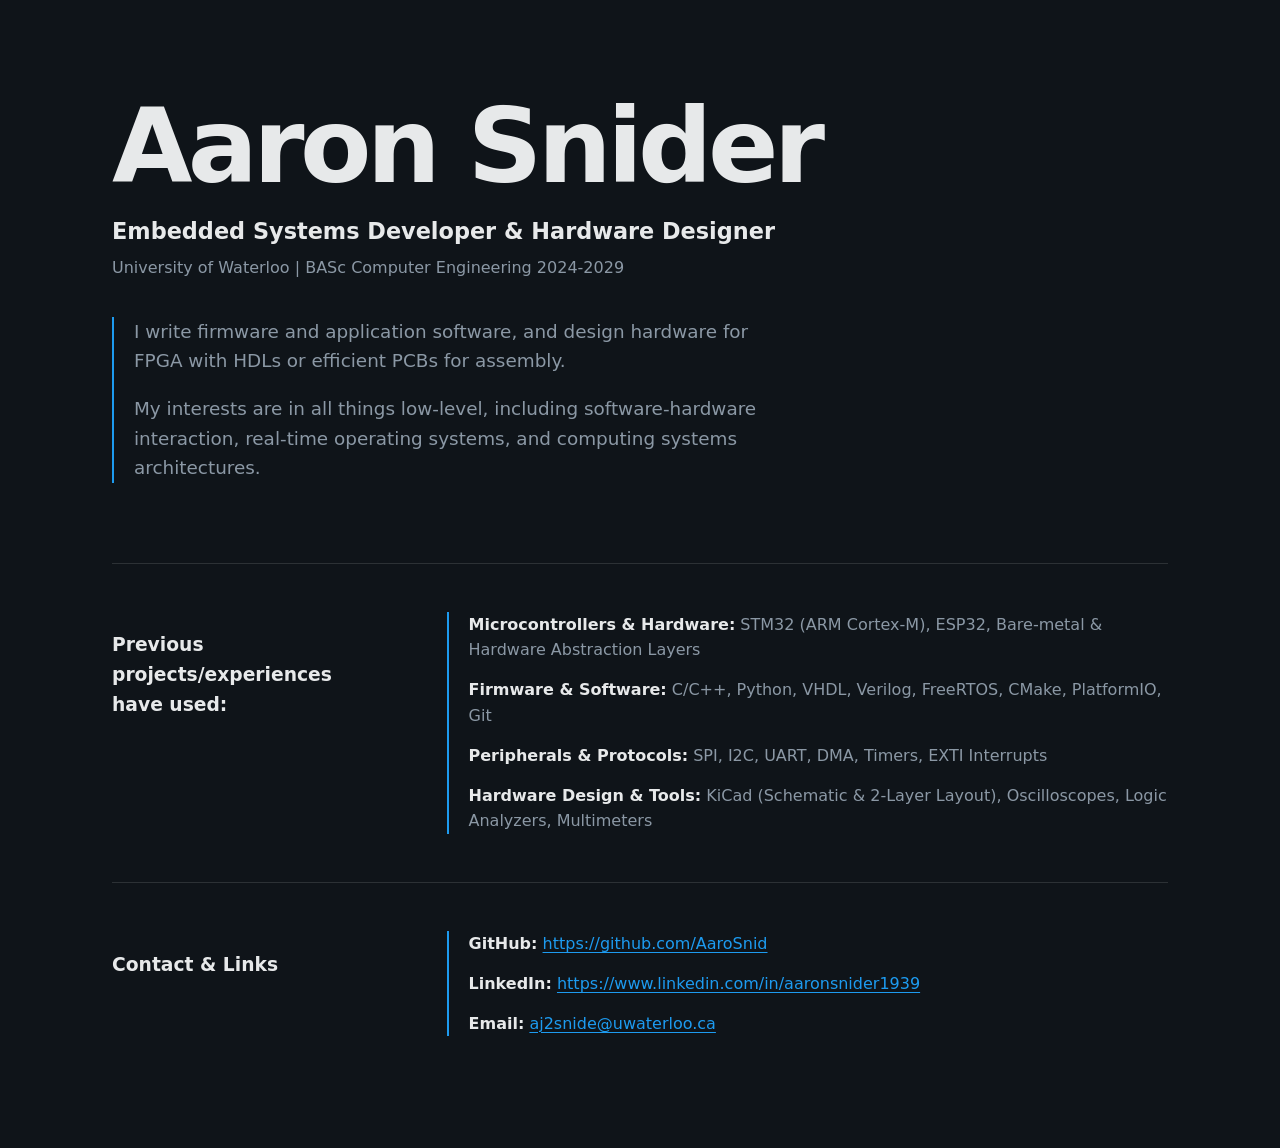
==== index.html @ ad62db33 "Add Initial Title Page" ====
<!DOCTYPE html>
<html lang="en">
	<head>
		<meta charset="UTF-8" />
		<meta name="viewport" content="width=device-width, initial-scale=1.0, viewport-fit=cover" />
		<meta
			name="description"
			content="Aaron Snider, Embedded Systems Developer and Hardware Designer."
		/>
		<title>Aaron Snider | Embedded Systems Developer</title>
		<link rel="stylesheet" href="styles.css" />
	</head>
	<body>
		<main class="page-shell">
			<section class="hero" aria-labelledby="intro-title">
				<h1 id="intro-title">Aaron Snider</h1>
				<p class="tagline">Embedded Systems Developer &amp; Hardware Designer</p>
				<p class="education">University of Waterloo | BASc Computer Engineering 2024-2029</p>
				<div class="intro-copy">
					<p>
						I write firmware and application software, and design hardware for FPGA with HDLs or efficient PCBs for assembly.
					</p>
					<p>
						My interests are in all things low-level, including software-hardware interaction, real-time operating systems, and computing systems architectures.
					</p>
				</div>
			</section>

			<section class="content-section" aria-labelledby="skills-title">
				<div class="section-heading">
					<h3 id="skills-title">Previous projects/experiences have used:</h2>
				</div>
				<ul class="skills-list">
					<li>
						<strong>Microcontrollers &amp; Hardware:</strong>
						STM32 (ARM Cortex-M), ESP32, Bare-metal &amp; Hardware Abstraction Layers
					</li>
					<li>
						<strong>Firmware &amp; Software:</strong>
						C/C++, Python, VHDL, Verilog, FreeRTOS, CMake, PlatformIO, Git
					</li>
					<li>
						<strong>Peripherals &amp; Protocols:</strong>
						SPI, I2C, UART, DMA, Timers, EXTI Interrupts
					</li>
					<li>
						<strong>Hardware Design &amp; Tools:</strong>
						KiCad (Schematic &amp; 2-Layer Layout), Oscilloscopes, Logic Analyzers, Multimeters
					</li>
				</ul>
			</section>

			<section class="content-section contact-section" aria-labelledby="contact-title">
				<div class="section-heading">
					<h3 id="contact-title">Contact &amp; Links</h2>
				</div>
				<ul class="contact-list">
					<li>
						<strong>GitHub:</strong>
						<a href="https://github.com/AaroSnid">https://github.com/AaroSnid</a>
					</li>
					<li>
						<strong>LinkedIn:</strong>
						<a href="https://www.linkedin.com/in/aaronsnider1939">https://www.linkedin.com/in/aaronsnider1939</a>
					</li>
					<li>
						<strong>Email:</strong>
						<a href="mailto:aj2snide@uwaterloo.ca">aj2snide@uwaterloo.ca</a>
					</li>
				</ul>
			</section>
		</main>
	</body>
</html>
---- styles.css ----
:root {
  --bg: #0f1419;
  --bg-elevated: #141d24;
  --text: #e7e9ea;
  --text-muted: #8b98a5;
  --accent: #1d9bf0;
  --border: rgba(255, 255, 255, 0.12);
  --page-padding: 1.25rem;
}

*,
*::before,
*::after {
  box-sizing: border-box;
}

html {
  -webkit-text-size-adjust: 100%;
  scroll-behavior: smooth;
}

body {
  margin: 0;
  min-height: 100dvh;
  background: var(--bg);
  color: var(--text);
  font-family: system-ui, -apple-system, "Segoe UI", Roboto, Helvetica, Arial, sans-serif;
  line-height: 1.6;
}

.page-shell {
  width: min(100% - (var(--page-padding) * 2), 66rem);
  margin: 0 auto;
  padding: max(env(safe-area-inset-top), 3rem) 0 max(env(safe-area-inset-bottom), 4rem);
}

.hero {
  max-width: 52rem;
  padding: 3rem 0 5rem;
}

.eyebrow,
.section-number {
  margin: 0;
  color: var(--accent);
  font-size: 0.78rem;
  font-weight: 700;
  letter-spacing: 0.18em;
  text-transform: uppercase;
}

h1,
h2,
p {
  margin-top: 0;
}

h1 {
  max-width: 11ch;
  margin-bottom: 1rem;
  font-size: clamp(3rem, 9vw, 6.5rem);
  line-height: 0.98;
  letter-spacing: -0.045em;
}

.tagline {
  margin-bottom: 0.35rem;
  color: var(--text);
  font-size: clamp(1.1rem, 2.5vw, 1.4rem);
  font-weight: 600;
}

.education,
.section-intro {
  color: var(--text-muted);
}

.education {
  margin-bottom: 2.25rem;
}

.intro-copy {
  max-width: 42rem;
  border-left: 2px solid var(--accent);
  padding-left: 1.25rem;
  color: var(--text-muted);
  font-size: clamp(1rem, 2vw, 1.15rem);
}

.intro-copy p:last-child {
  margin-bottom: 0;
}

.content-section {
  display: grid;
  grid-template-columns: minmax(10rem, 0.75fr) minmax(0, 2fr);
  gap: 2rem 4rem;
  border-top: 1px solid var(--border);
  padding: 3rem 0;
}

.section-heading h2 {
  margin: 0.65rem 0 0;
  font-size: clamp(1.7rem, 4vw, 2.4rem);
  line-height: 1.1;
  letter-spacing: -0.025em;
}

.section-intro {
  margin-bottom: 1.5rem;
}

.skills-list,
.contact-list {
  display: grid;
  gap: 0.9rem;
  margin: 0;
  padding: 0;
  list-style: none;
  border-left: 2px solid var(--accent);
  padding-left: 1.25rem;
}

.skills-list li,
.contact-list li {
  color: var(--text-muted);
}

.skills-list strong,
.contact-list strong {
  color: var(--text);
}

a {
  color: var(--accent);
  text-decoration-thickness: 1px;
  text-underline-offset: 0.18em;
  overflow-wrap: anywhere;
}

a:hover,
a:focus-visible {
  color: #79c8f8;
}

@media (max-width: 640px) {
  .page-shell {
    padding-top: 1.5rem;
  }

  .hero {
    padding: 2rem 0 3.5rem;
  }

  .content-section {
    display: block;
    padding: 2.5rem 0;
  }

  .section-heading {
    margin-bottom: 1.5rem;
  }
}
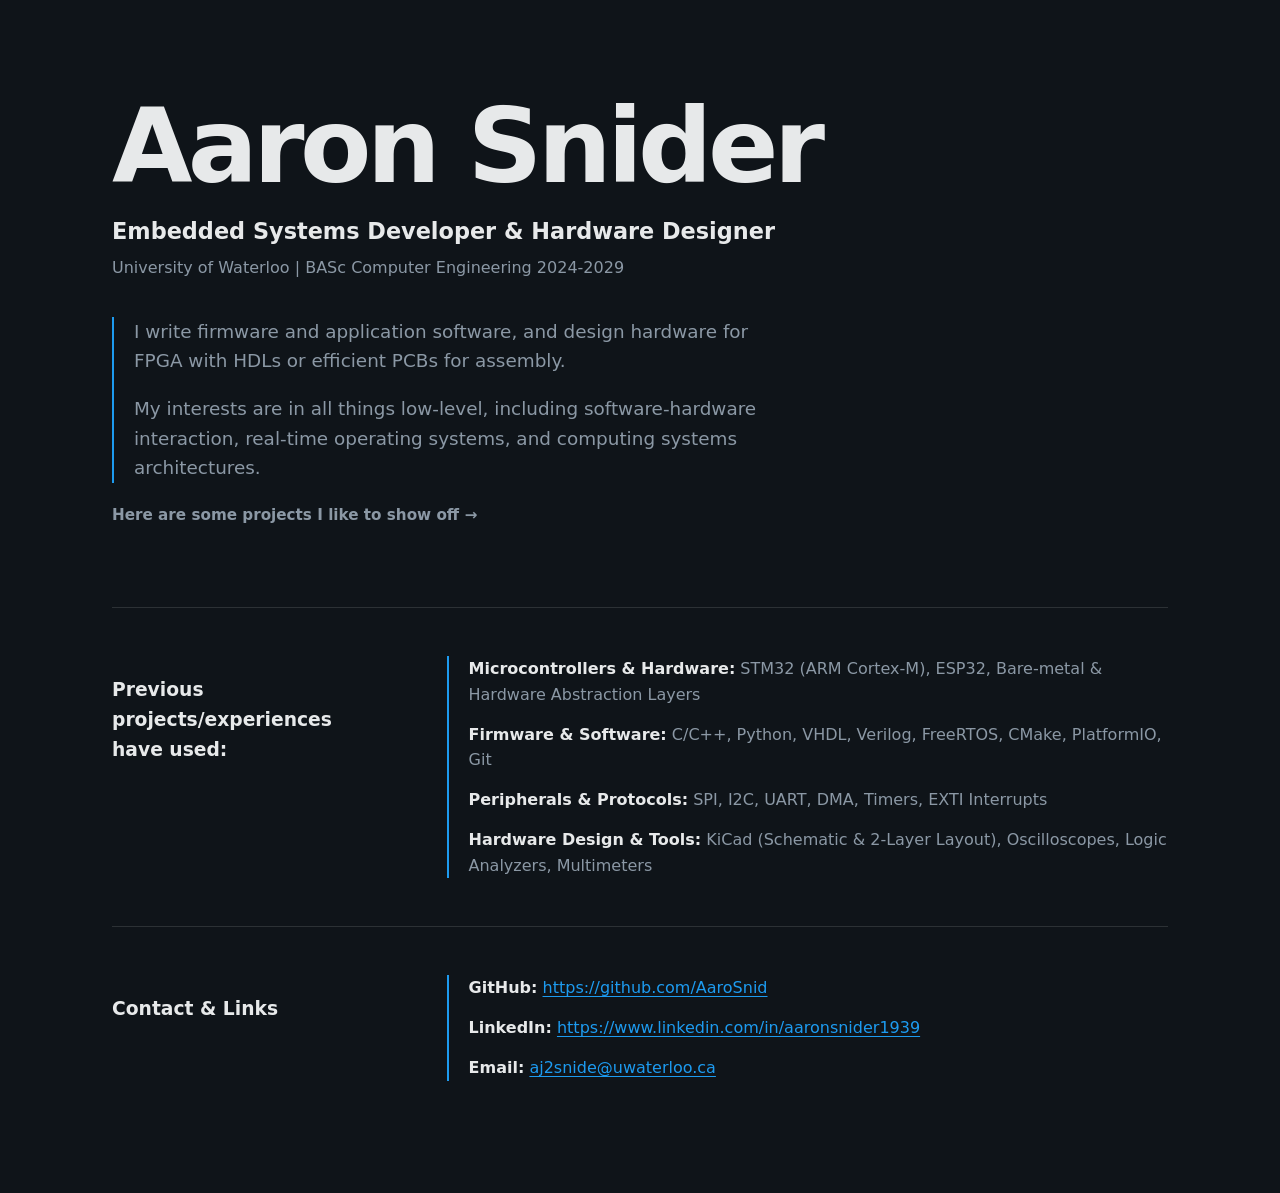
==== commit 0caaf4e9: "Add Link to Projects Page" ====
--- a/index.html
+++ b/index.html
@@ -24,6 +24,7 @@
 						My interests are in all things low-level, including software-hardware interaction, real-time operating systems, and computing systems architectures.
 					</p>
 				</div>
+				<a class="projects-link" href="projects/">Here are some projects I like to show off <span aria-hidden="true">→</span></a>
 			</section>
 
 			<section class="content-section" aria-labelledby="skills-title">
--- a/styles.css
+++ b/styles.css
@@ -91,6 +91,22 @@
   margin-bottom: 0;
 }
 
+.projects-link {
+  display: inline-flex;
+  align-items: center;
+  gap: 0.35rem;
+  margin-top: 1.25rem;
+  color: var(--text-muted);
+  font-size: 0.95rem;
+  font-weight: 600;
+  text-decoration: none;
+}
+
+.projects-link:hover,
+.projects-link:focus-visible {
+  color: var(--accent);
+}
+
 .content-section {
   display: grid;
   grid-template-columns: minmax(10rem, 0.75fr) minmax(0, 2fr);
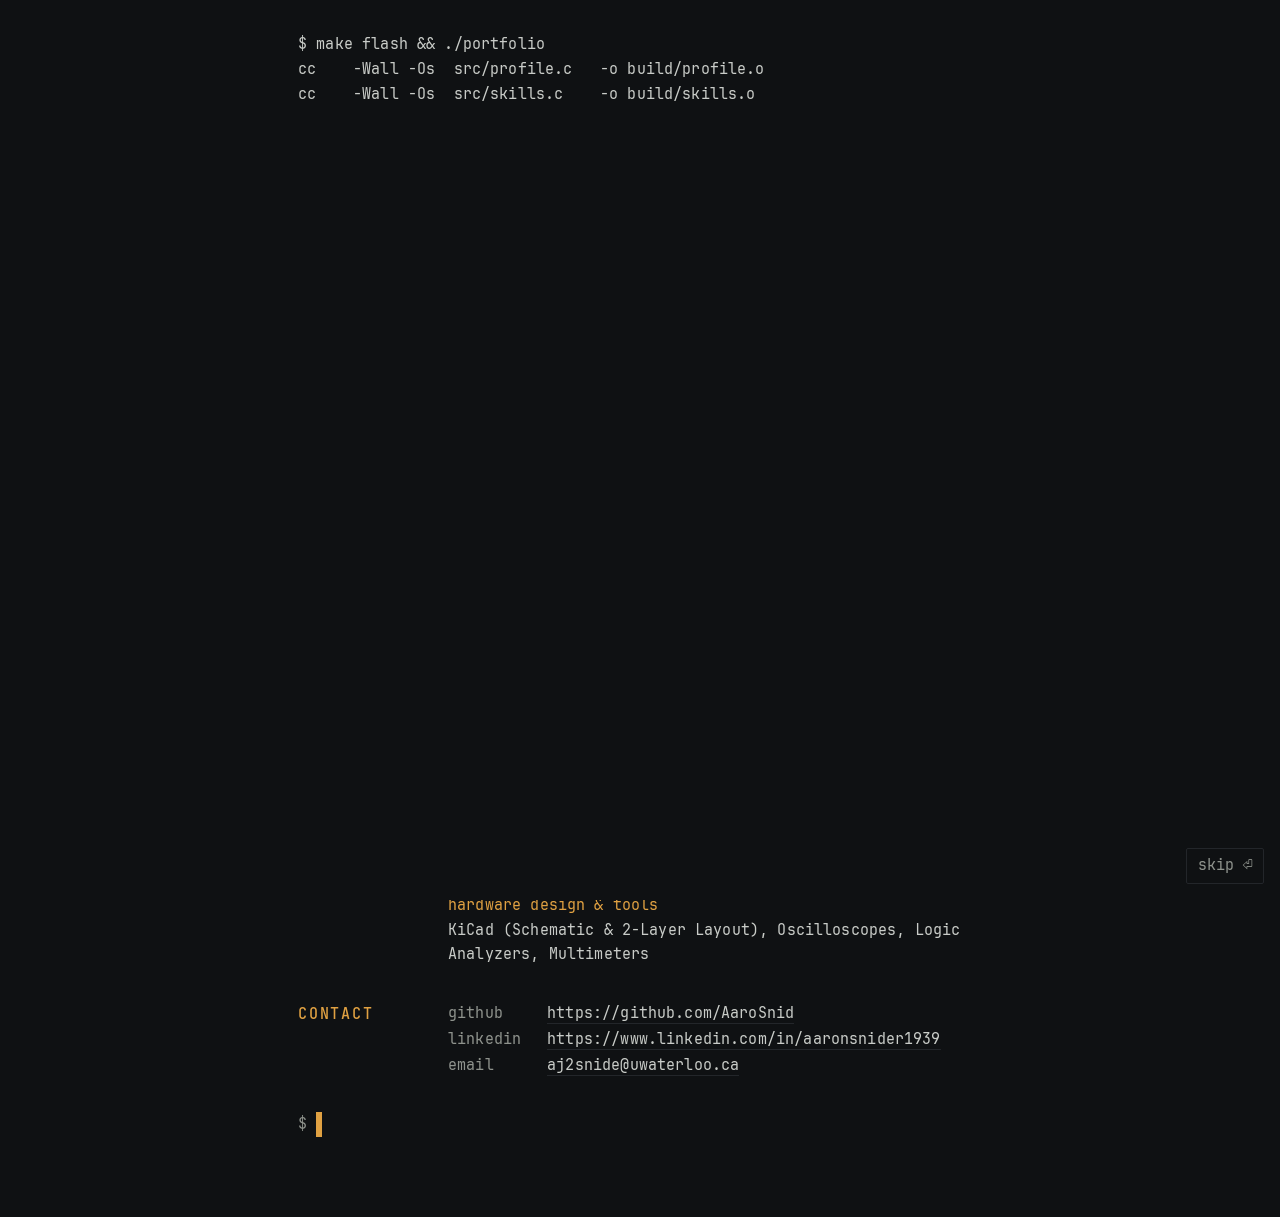
==== commit 932eb5b6: "Change Website Style" ====
--- a/index.html
+++ b/index.html
@@ -7,69 +7,72 @@
 			name="description"
 			content="Aaron Snider, Embedded Systems Developer and Hardware Designer."
 		/>
+		<meta name="theme-color" content="#0f1113" />
 		<title>Aaron Snider | Embedded Systems Developer</title>
+		<link rel="stylesheet" href="assets/css/theme.css" />
 		<link rel="stylesheet" href="styles.css" />
+		<noscript><style>body.booting > .wrap { visibility: visible; animation: none; }</style></noscript>
 	</head>
-	<body>
-		<main class="page-shell">
-			<section class="hero" aria-labelledby="intro-title">
-				<h1 id="intro-title">Aaron Snider</h1>
-				<p class="tagline">Embedded Systems Developer &amp; Hardware Designer</p>
-				<p class="education">University of Waterloo | BASc Computer Engineering 2024-2029</p>
-				<div class="intro-copy">
-					<p>
-						I write firmware and application software, and design hardware for FPGA with HDLs or efficient PCBs for assembly.
-					</p>
-					<p>
-						My interests are in all things low-level, including software-hardware interaction, real-time operating systems, and computing systems architectures.
-					</p>
-				</div>
-				<a class="projects-link" href="projects/">Here are some projects I like to show off <span aria-hidden="true">→</span></a>
-			</section>
+	<body class="booting" data-home="1" data-navpath="~" data-navcmd="cd ~/portfolio &amp;&amp; ls -la">
+		<div class="wrap">
+			<header class="term">
+				<span class="host"><b>aaron</b>@portfolio:<span class="muted">~/portfolio</span>$</span>
+				<nav class="primary" aria-label="Primary">
+					<a href="index.html" aria-current="page">home</a>
+					<a href="projects/index.html">projects</a>
+				</nav>
+			</header>
 
-			<section class="content-section" aria-labelledby="skills-title">
-				<div class="section-heading">
-					<h3 id="skills-title">Previous projects/experiences have used:</h2>
-				</div>
-				<ul class="skills-list">
-					<li>
-						<strong>Microcontrollers &amp; Hardware:</strong>
-						STM32 (ARM Cortex-M), ESP32, Bare-metal &amp; Hardware Abstraction Layers
-					</li>
-					<li>
-						<strong>Firmware &amp; Software:</strong>
-						C/C++, Python, VHDL, Verilog, FreeRTOS, CMake, PlatformIO, Git
-					</li>
-					<li>
-						<strong>Peripherals &amp; Protocols:</strong>
-						SPI, I2C, UART, DMA, Timers, EXTI Interrupts
-					</li>
-					<li>
-						<strong>Hardware Design &amp; Tools:</strong>
-						KiCad (Schematic &amp; 2-Layer Layout), Oscilloscopes, Logic Analyzers, Multimeters
-					</li>
-				</ul>
-			</section>
+			<main>
+				<p class="manhead" aria-hidden="true"><span>AARON(1)</span><span>Portfolio Manual</span><span>AARON(1)</span></p>
 
-			<section class="content-section contact-section" aria-labelledby="contact-title">
-				<div class="section-heading">
-					<h3 id="contact-title">Contact &amp; Links</h2>
-				</div>
-				<ul class="contact-list">
-					<li>
-						<strong>GitHub:</strong>
-						<a href="https://github.com/AaroSnid">https://github.com/AaroSnid</a>
-					</li>
-					<li>
-						<strong>LinkedIn:</strong>
-						<a href="https://www.linkedin.com/in/aaronsnider1939">https://www.linkedin.com/in/aaronsnider1939</a>
-					</li>
-					<li>
-						<strong>Email:</strong>
-						<a href="mailto:aj2snide@uwaterloo.ca">aj2snide@uwaterloo.ca</a>
-					</li>
-				</ul>
-			</section>
-		</main>
+				<section class="mansec" aria-labelledby="intro-title">
+					<div class="mantag" aria-hidden="true">NAME</div>
+					<div class="manbody">
+						<h1 id="intro-title">Aaron Snider</h1>
+						<p class="tagline">Embedded Systems Developer &amp; Hardware Designer</p>
+						<p class="sub">University of Waterloo — BASc Computer Engineering, <span class="nowrap">2024–2029</span></p>
+					</div>
+				</section>
+
+				<section class="mansec" aria-labelledby="description-title">
+					<h2 class="mantag" id="description-title">DESCRIPTION</h2>
+					<div class="manbody">
+						<p>I write firmware and application software, and design hardware for FPGA with HDLs or efficient PCBs for assembly.</p>
+						<p>My interests are in all things low-level, including software-hardware interaction, real-time operating systems, and computing systems architectures.</p>
+					</div>
+				</section>
+
+				<section class="mansec" aria-labelledby="projects-title">
+					<h2 class="mantag" id="projects-title">PROJECTS</h2>
+					<div class="manbody">
+						<p>Here are some projects I like to show off: <a class="osc8" href="projects/index.html">projects/</a></p>
+					</div>
+				</section>
+
+				<section class="mansec" aria-labelledby="skills-title">
+					<h2 class="mantag" id="skills-title">SKILLS</h2>
+					<div class="manbody">
+						<p class="sub">Previous projects/experiences have used:</p>
+						<p class="skill"><span class="label">Microcontrollers &amp; Hardware</span><br />STM32 (ARM Cortex-M), ESP32, Bare-metal &amp; Hardware Abstraction Layers</p>
+						<p class="skill"><span class="label">Firmware &amp; Software</span><br />C/C++, Python, VHDL, Verilog, FreeRTOS, CMake, PlatformIO, Git</p>
+						<p class="skill"><span class="label">Peripherals &amp; Protocols</span><br />SPI, I2C, UART, DMA, Timers, EXTI Interrupts</p>
+						<p class="skill"><span class="label">Hardware Design &amp; Tools</span><br />KiCad (Schematic &amp; 2-Layer Layout), Oscilloscopes, Logic Analyzers, Multimeters</p>
+					</div>
+				</section>
+
+				<section class="mansec" aria-labelledby="contact-title">
+					<h2 class="mantag" id="contact-title">CONTACT</h2>
+					<div class="manbody">
+						<p class="kv"><span class="k">GitHub</span> <a href="https://github.com/AaroSnid">https://github.com/AaroSnid</a></p>
+						<p class="kv"><span class="k">LinkedIn</span> <a href="https://www.linkedin.com/in/aaronsnider1939">https://www.linkedin.com/in/aaronsnider1939</a></p>
+						<p class="kv"><span class="k">Email</span> <a href="mailto:aj2snide@uwaterloo.ca">aj2snide@uwaterloo.ca</a></p>
+					</div>
+				</section>
+
+				<p class="muted prompt-end" aria-hidden="true">$ <span class="cursor"></span></p>
+			</main>
+		</div>
+		<script src="assets/js/boot.js"></script>
 	</body>
 </html>
--- a/assets/css/theme.css
+++ b/assets/css/theme.css
@@ -0,0 +1,188 @@
+/* Site-wide theme: retro terminal / man-page.
+   Single source of truth for fonts, colour tokens, base typography, the
+   terminal header + nav, man-page sections, and the boot overlay.
+   Linked first by every page; page-specific sheets layer on top:
+     /styles.css                              home page
+     /projects/assets/css/projects-home.css   projects listing
+     /projects/assets/css/project-page.css    individual project pages */
+
+/* JetBrains Mono, served locally (OFL, see ../fonts/OFL.txt).
+   Every weight used below has its own face so nothing is faux-bolded. */
+@font-face {
+  font-family: "JetBrains Mono";
+  font-style: normal;
+  font-weight: 400;
+  font-display: swap;
+  src: url("../fonts/jetbrains-mono-400.woff2") format("woff2");
+}
+@font-face {
+  font-family: "JetBrains Mono";
+  font-style: normal;
+  font-weight: 500;
+  font-display: swap;
+  src: url("../fonts/jetbrains-mono-500.woff2") format("woff2");
+}
+@font-face {
+  font-family: "JetBrains Mono";
+  font-style: normal;
+  font-weight: 600;
+  font-display: swap;
+  src: url("../fonts/jetbrains-mono-600.woff2") format("woff2");
+}
+@font-face {
+  font-family: "JetBrains Mono";
+  font-style: normal;
+  font-weight: 700;
+  font-display: swap;
+  src: url("../fonts/jetbrains-mono-700.woff2") format("woff2");
+}
+
+:root {
+  --bg: #0f1113;
+  --fg: #c9ccc8;
+  --dim: #6b6f6a;  /* decorative chrome only (rules, prefixes) */
+  --muted: #8f938d; /* readable secondary text: 6.0:1 on --bg (AA) */
+  --accent: #e0a142;   /* amber: prompts + current item */
+  --accent-dim: #8a6a2e;
+  --line: #23262a;
+  --maxw: 76ch;
+  --font-mono: "JetBrains Mono", ui-monospace, "SFMono-Regular", "Cascadia Code",
+    "Consolas", "Liberation Mono", Menlo, monospace;
+}
+
+*, *::before, *::after { box-sizing: border-box; }
+html { -webkit-text-size-adjust: 100%; }
+
+body {
+  margin: 0;
+  background: var(--bg);
+  color: var(--fg);
+  font-family: var(--font-mono);
+  font-size: 15px;
+  line-height: 1.65;
+  letter-spacing: 0.01em;
+  padding: 0 1.25rem;
+  min-height: 100vh;
+}
+
+/* subtle scanline veil */
+body::after {
+  content: "";
+  position: fixed; inset: 0; pointer-events: none;
+  background: repeating-linear-gradient(to bottom,
+    rgba(255,255,255,0.012) 0px, rgba(255,255,255,0.012) 1px,
+    transparent 1px, transparent 3px);
+  z-index: 50;
+}
+
+img { display: block; max-width: 100%; height: auto; }
+
+.wrap {
+  max-width: var(--maxw);
+  margin: 0 auto;
+  padding: max(env(safe-area-inset-top), 2rem) 0 max(env(safe-area-inset-bottom), 4rem);
+}
+
+a { color: var(--fg); text-decoration: none; border-bottom: 1px solid var(--line); overflow-wrap: anywhere; }
+a:hover, a:focus-visible { color: var(--accent); border-bottom-color: var(--accent); }
+a:focus-visible { outline: 2px solid var(--accent); outline-offset: 2px; }
+
+.muted { color: var(--muted); }
+.ok { color: var(--accent); }
+
+/* ---- header / nav ---- */
+header.term {
+  border-bottom: 1px solid var(--line);
+  padding-bottom: 0.75rem; margin-bottom: 2rem;
+  display: flex; flex-wrap: wrap; gap: 0.5rem 1.25rem; align-items: baseline;
+}
+/* prompt always gets its own line; nav wraps underneath */
+.host { color: var(--muted); white-space: nowrap; overflow-x: auto; flex: 1 0 100%; }
+.host b { color: var(--accent); font-weight: 600; }
+nav.primary { display: flex; flex-wrap: wrap; gap: 0 1.1rem; }
+nav.primary a { border-bottom: none; color: var(--muted); }
+nav.primary a:hover, nav.primary a:focus-visible { color: var(--accent); }
+nav.primary a[aria-current="page"] { color: var(--fg); }
+nav.primary a[aria-current="page"]::before { content: "> "; color: var(--accent); }
+
+/* ---- type ---- */
+h1 { font-size: 1.15rem; font-weight: 600; margin: 0 0 0.2rem; }
+h2 { font-size: 1rem; font-weight: 600; margin: 2.25rem 0 0.6rem; color: var(--fg); }
+h2::before { content: "## "; color: var(--dim); }
+h3 { font-size: 1rem; font-weight: 500; margin: 1.75rem 0 0.5rem; color: var(--fg); }
+h3::before { content: "### "; color: var(--dim); }
+p { margin: 0 0 1rem; max-width: 72ch; }
+
+ul { list-style: none; margin: 0 0 1rem; padding: 0; }
+li { margin: 0.1rem 0; padding-left: 2ch; text-indent: -2ch; }
+li::before { content: "- "; color: var(--dim); }
+
+/* key / value rows (contact links, repo link) */
+.kv { margin: 0.1rem 0; }
+.kv .k { color: var(--muted); display: inline-block; min-width: 10ch; }
+
+/* OSC 8 style terminal hyperlink: a plain amber path that underlines on
+   hover/focus. No button chrome. */
+.osc8 { color: var(--accent); border-bottom: 1px solid transparent; white-space: nowrap; }
+.osc8:hover, .osc8:focus-visible { color: var(--accent); border-bottom-color: var(--accent); }
+
+/* idle prompt + blinking cursor at the end of a page */
+.prompt-end { margin-top: 2rem; }
+.cursor { display: inline-block; width: 0.6ch; background: var(--accent); color: transparent; animation: blink 1.05s steps(1) infinite; }
+.cursor::after { content: "\00a0"; }
+@keyframes blink { 50% { opacity: 0; } }
+
+/* ---- man-page sections ---- */
+.manhead {
+  display: flex; justify-content: space-between; gap: 1rem;
+  color: var(--muted); border-bottom: 1px solid var(--line);
+  padding-bottom: 0.4rem; margin: 0 0 1.5rem; letter-spacing: 0.08em; font-size: 0.85rem;
+  max-width: none;
+}
+.nowrap { white-space: nowrap; }
+.mansec { display: grid; grid-template-columns: 14ch 1fr; gap: 0 1.5rem; margin: 0 0 1.75rem; }
+.mansec .mantag {
+  color: var(--accent); font-weight: 600; letter-spacing: 0.12em;
+  padding-top: 0.1rem; white-space: nowrap; font-size: inherit; margin: 0;
+}
+.mansec .mantag::before { content: none; }
+.mansec .manbody { min-width: 0; }
+.mansec .manbody > :first-child { margin-top: 0; }
+
+/* ---- boot overlay (see /assets/js/boot.js) ---- */
+#boot { position: fixed; inset: 0; background: var(--bg); z-index: 100; padding: 2rem 1.25rem; overflow: auto; }
+#boot .wrap { padding-top: 0; visibility: visible; }
+#boot .line { white-space: pre-wrap; margin: 0; min-height: 1.5em; max-width: none; }
+#boot .line .ok { color: var(--accent); }
+#boot .banner {
+  color: var(--accent); line-height: 1.15; white-space: pre; overflow-x: auto;
+  font-size: 0.8rem; margin: 0.25rem 0;
+}
+#boot .skip {
+  position: fixed; right: 1rem; bottom: 1rem; color: var(--muted);
+  background: none; border: 1px solid var(--line); font: inherit;
+  padding: 0.3rem 0.7rem; cursor: pointer; border-radius: 2px;
+}
+#boot .skip:hover, #boot .skip:focus-visible { color: var(--accent); border-color: var(--accent); outline: none; }
+
+/* Content stays hidden while the overlay runs. Failsafe: if boot.js never
+   runs (blocked, 404), reveal anyway after the overlay's own max duration. */
+body.booting > .wrap { visibility: hidden; animation: boot-failsafe 0s linear 6s forwards; }
+@keyframes boot-failsafe { to { visibility: visible; } }
+
+@media (max-width: 560px) {
+  .mansec { grid-template-columns: 1fr; gap: 0.3rem; }
+  .mansec .mantag { border-bottom: 1px solid var(--line); padding-bottom: 0.2rem; margin-bottom: 0.4rem; }
+}
+
+@media (max-width: 480px) {
+  body { font-size: 14px; padding: 0 1rem; }
+  .kv .k { min-width: 8ch; }
+  #boot .banner { font-size: 0.62rem; }
+}
+
+@media (prefers-reduced-motion: reduce) {
+  .cursor { animation: none; }
+  #boot { display: none !important; }
+  body.booting > .wrap { visibility: visible !important; animation: none; }
+}
--- a/styles.css
+++ b/styles.css
@@ -1,179 +1,11 @@
-:root {
-  --bg: #0f1419;
-  --bg-elevated: #141d24;
-  --text: #e7e9ea;
-  --text-muted: #8b98a5;
-  --accent: #1d9bf0;
-  --border: rgba(255, 255, 255, 0.12);
-  --page-padding: 1.25rem;
-}
+/* Home page only. Fonts, colour tokens, header/nav and the man-page
+   section layout live in assets/css/theme.css. */
 
-*,
-*::before,
-*::after {
-  box-sizing: border-box;
-}
+.tagline { color: var(--accent); margin: 0 0 1.25rem; }
+.sub { color: var(--muted); }
 
-html {
-  -webkit-text-size-adjust: 100%;
-  scroll-behavior: smooth;
-}
+.skill { margin: 0.35rem 0; }
+.skill .label { color: var(--accent); text-transform: lowercase; }
 
-body {
-  margin: 0;
-  min-height: 100dvh;
-  background: var(--bg);
-  color: var(--text);
-  font-family: system-ui, -apple-system, "Segoe UI", Roboto, Helvetica, Arial, sans-serif;
-  line-height: 1.6;
-}
-
-.page-shell {
-  width: min(100% - (var(--page-padding) * 2), 66rem);
-  margin: 0 auto;
-  padding: max(env(safe-area-inset-top), 3rem) 0 max(env(safe-area-inset-bottom), 4rem);
-}
-
-.hero {
-  max-width: 52rem;
-  padding: 3rem 0 5rem;
-}
-
-.eyebrow,
-.section-number {
-  margin: 0;
-  color: var(--accent);
-  font-size: 0.78rem;
-  font-weight: 700;
-  letter-spacing: 0.18em;
-  text-transform: uppercase;
-}
-
-h1,
-h2,
-p {
-  margin-top: 0;
-}
-
-h1 {
-  max-width: 11ch;
-  margin-bottom: 1rem;
-  font-size: clamp(3rem, 9vw, 6.5rem);
-  line-height: 0.98;
-  letter-spacing: -0.045em;
-}
-
-.tagline {
-  margin-bottom: 0.35rem;
-  color: var(--text);
-  font-size: clamp(1.1rem, 2.5vw, 1.4rem);
-  font-weight: 600;
-}
-
-.education,
-.section-intro {
-  color: var(--text-muted);
-}
-
-.education {
-  margin-bottom: 2.25rem;
-}
-
-.intro-copy {
-  max-width: 42rem;
-  border-left: 2px solid var(--accent);
-  padding-left: 1.25rem;
-  color: var(--text-muted);
-  font-size: clamp(1rem, 2vw, 1.15rem);
-}
-
-.intro-copy p:last-child {
-  margin-bottom: 0;
-}
-
-.projects-link {
-  display: inline-flex;
-  align-items: center;
-  gap: 0.35rem;
-  margin-top: 1.25rem;
-  color: var(--text-muted);
-  font-size: 0.95rem;
-  font-weight: 600;
-  text-decoration: none;
-}
-
-.projects-link:hover,
-.projects-link:focus-visible {
-  color: var(--accent);
-}
-
-.content-section {
-  display: grid;
-  grid-template-columns: minmax(10rem, 0.75fr) minmax(0, 2fr);
-  gap: 2rem 4rem;
-  border-top: 1px solid var(--border);
-  padding: 3rem 0;
-}
-
-.section-heading h2 {
-  margin: 0.65rem 0 0;
-  font-size: clamp(1.7rem, 4vw, 2.4rem);
-  line-height: 1.1;
-  letter-spacing: -0.025em;
-}
-
-.section-intro {
-  margin-bottom: 1.5rem;
-}
-
-.skills-list,
-.contact-list {
-  display: grid;
-  gap: 0.9rem;
-  margin: 0;
-  padding: 0;
-  list-style: none;
-  border-left: 2px solid var(--accent);
-  padding-left: 1.25rem;
-}
-
-.skills-list li,
-.contact-list li {
-  color: var(--text-muted);
-}
-
-.skills-list strong,
-.contact-list strong {
-  color: var(--text);
-}
-
-a {
-  color: var(--accent);
-  text-decoration-thickness: 1px;
-  text-underline-offset: 0.18em;
-  overflow-wrap: anywhere;
-}
-
-a:hover,
-a:focus-visible {
-  color: #79c8f8;
-}
-
-@media (max-width: 640px) {
-  .page-shell {
-    padding-top: 1.5rem;
-  }
-
-  .hero {
-    padding: 2rem 0 3.5rem;
-  }
-
-  .content-section {
-    display: block;
-    padding: 2.5rem 0;
-  }
-
-  .section-heading {
-    margin-bottom: 1.5rem;
-  }
-}+/* contact labels read like terminal keys (github, linkedin, email) */
+.kv .k { text-transform: lowercase; }
